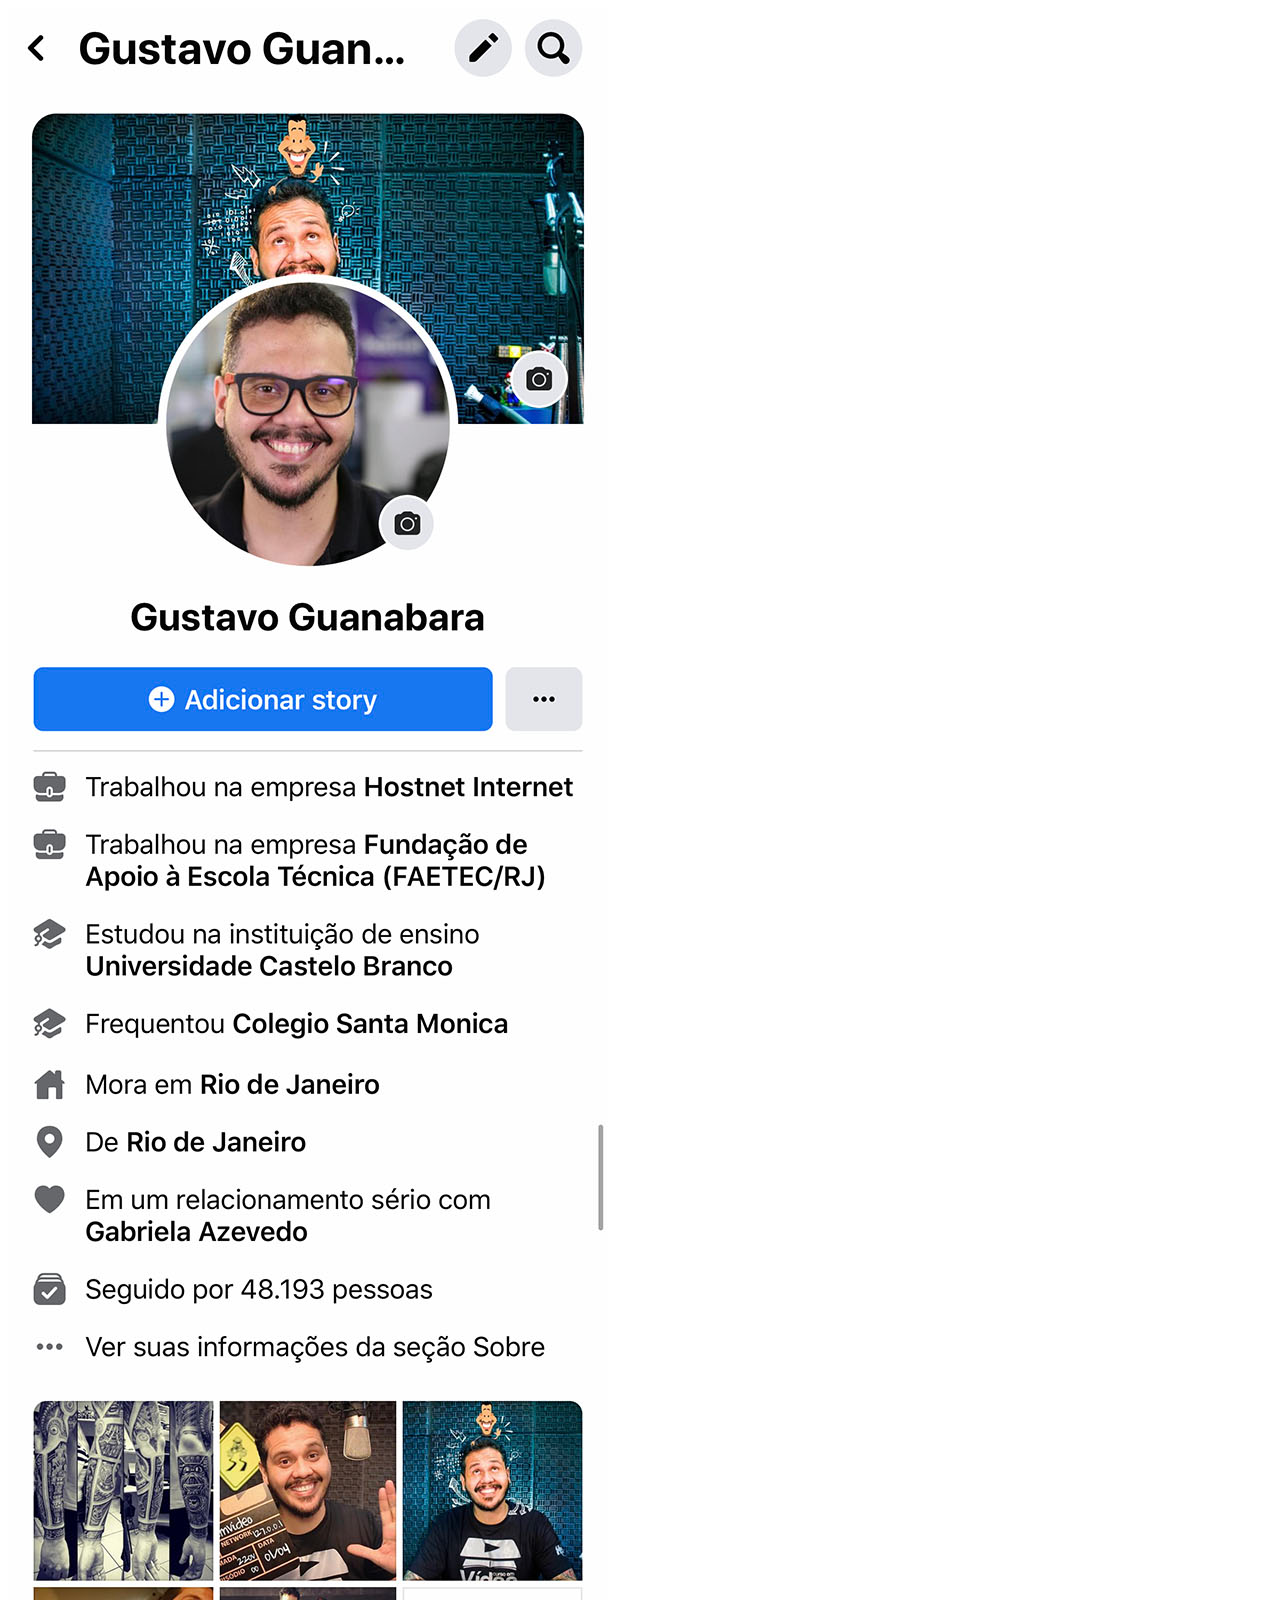
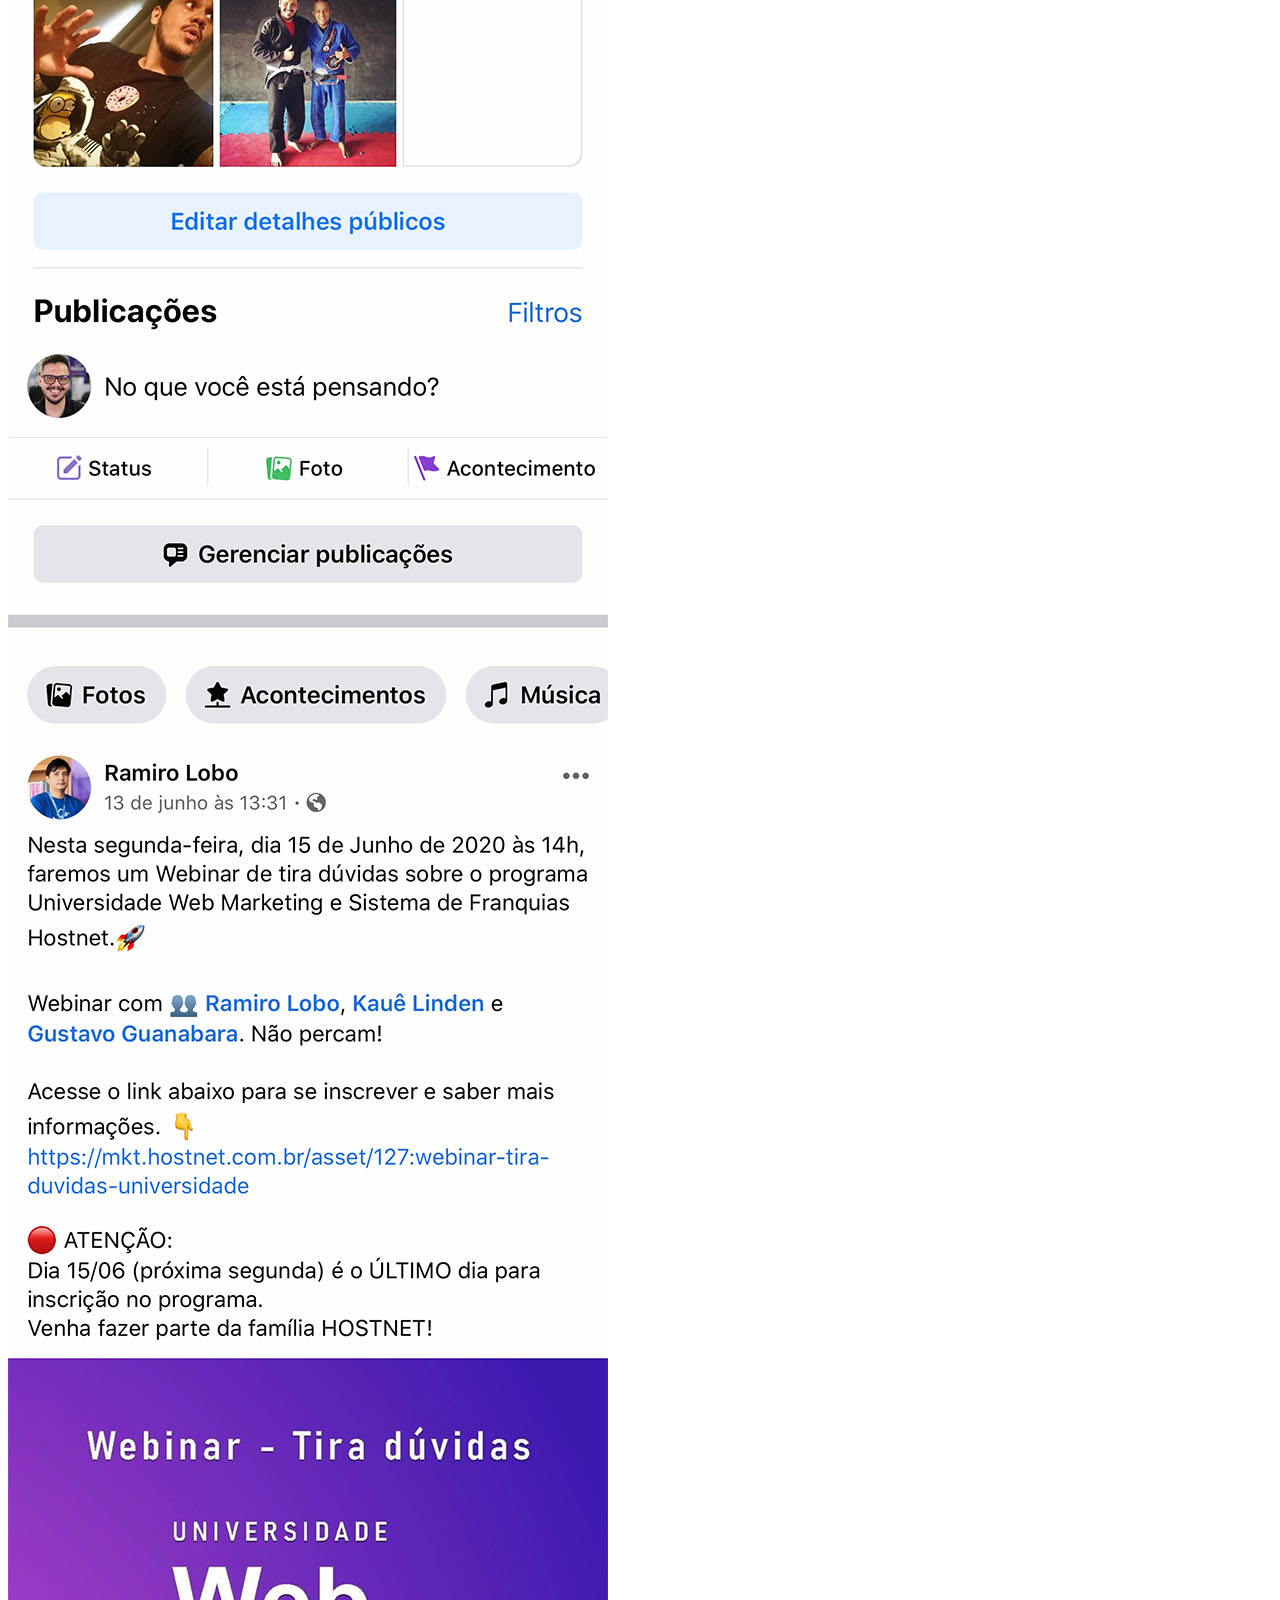
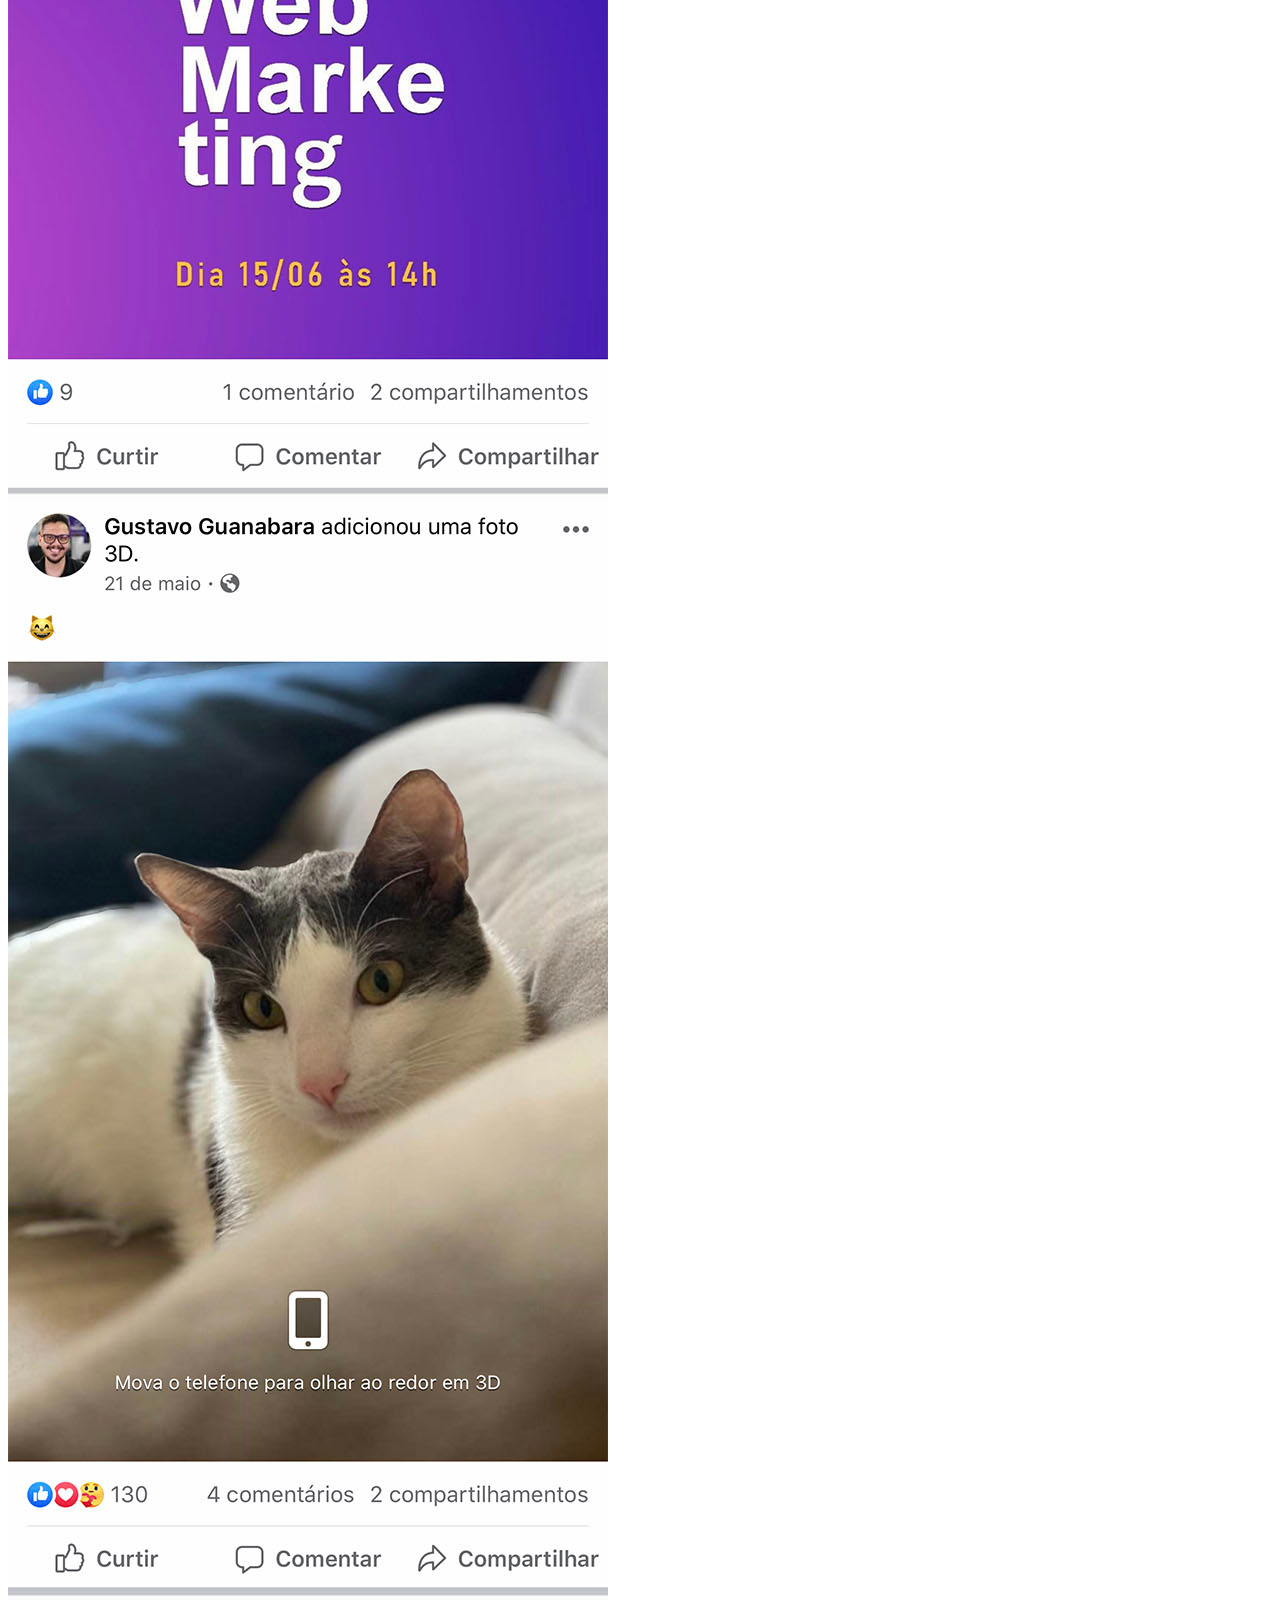
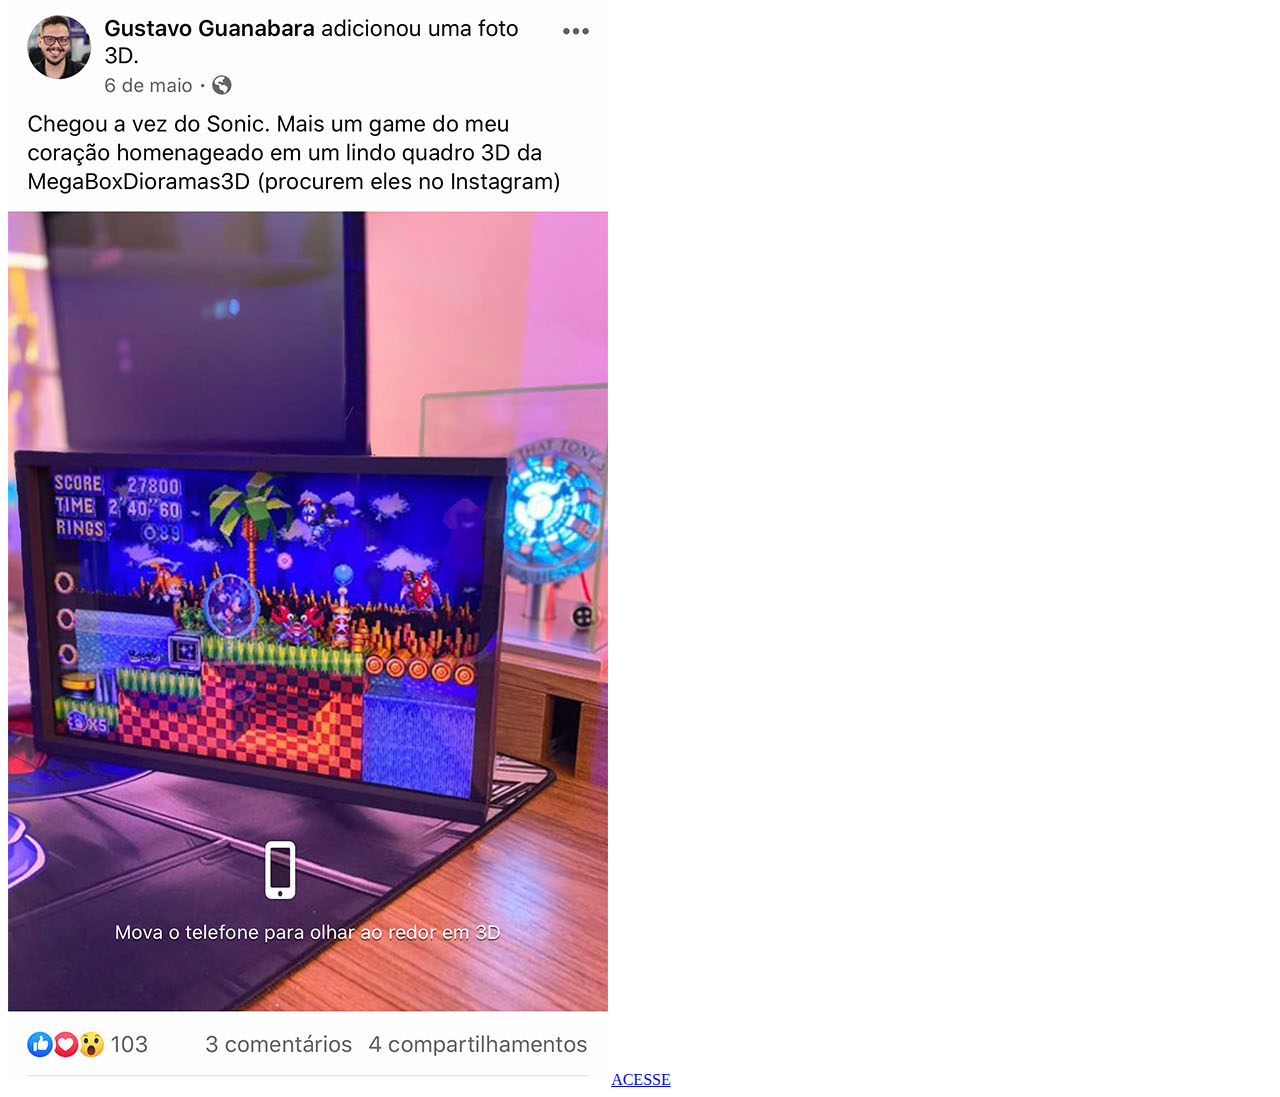
==== facebook.html @ ed2e55d9 "terminei o desafio e não consegui resolver o erro" ====
<!DOCTYPE html>
<html lang="pt-br">
<head>
    <meta charset="UTF-8">
    <meta name="viewport" content="width=device-width, initial-scale=1.0">
    <title>Facebook</title>
</head>
<body>
    <img src="imagens/tela-facebook.jpg" alt="facebook">
    <a href="https://www.facebook.com/gustavoguanabara/?locale=pt_BR">ACESSE</a>
</body>
</html>
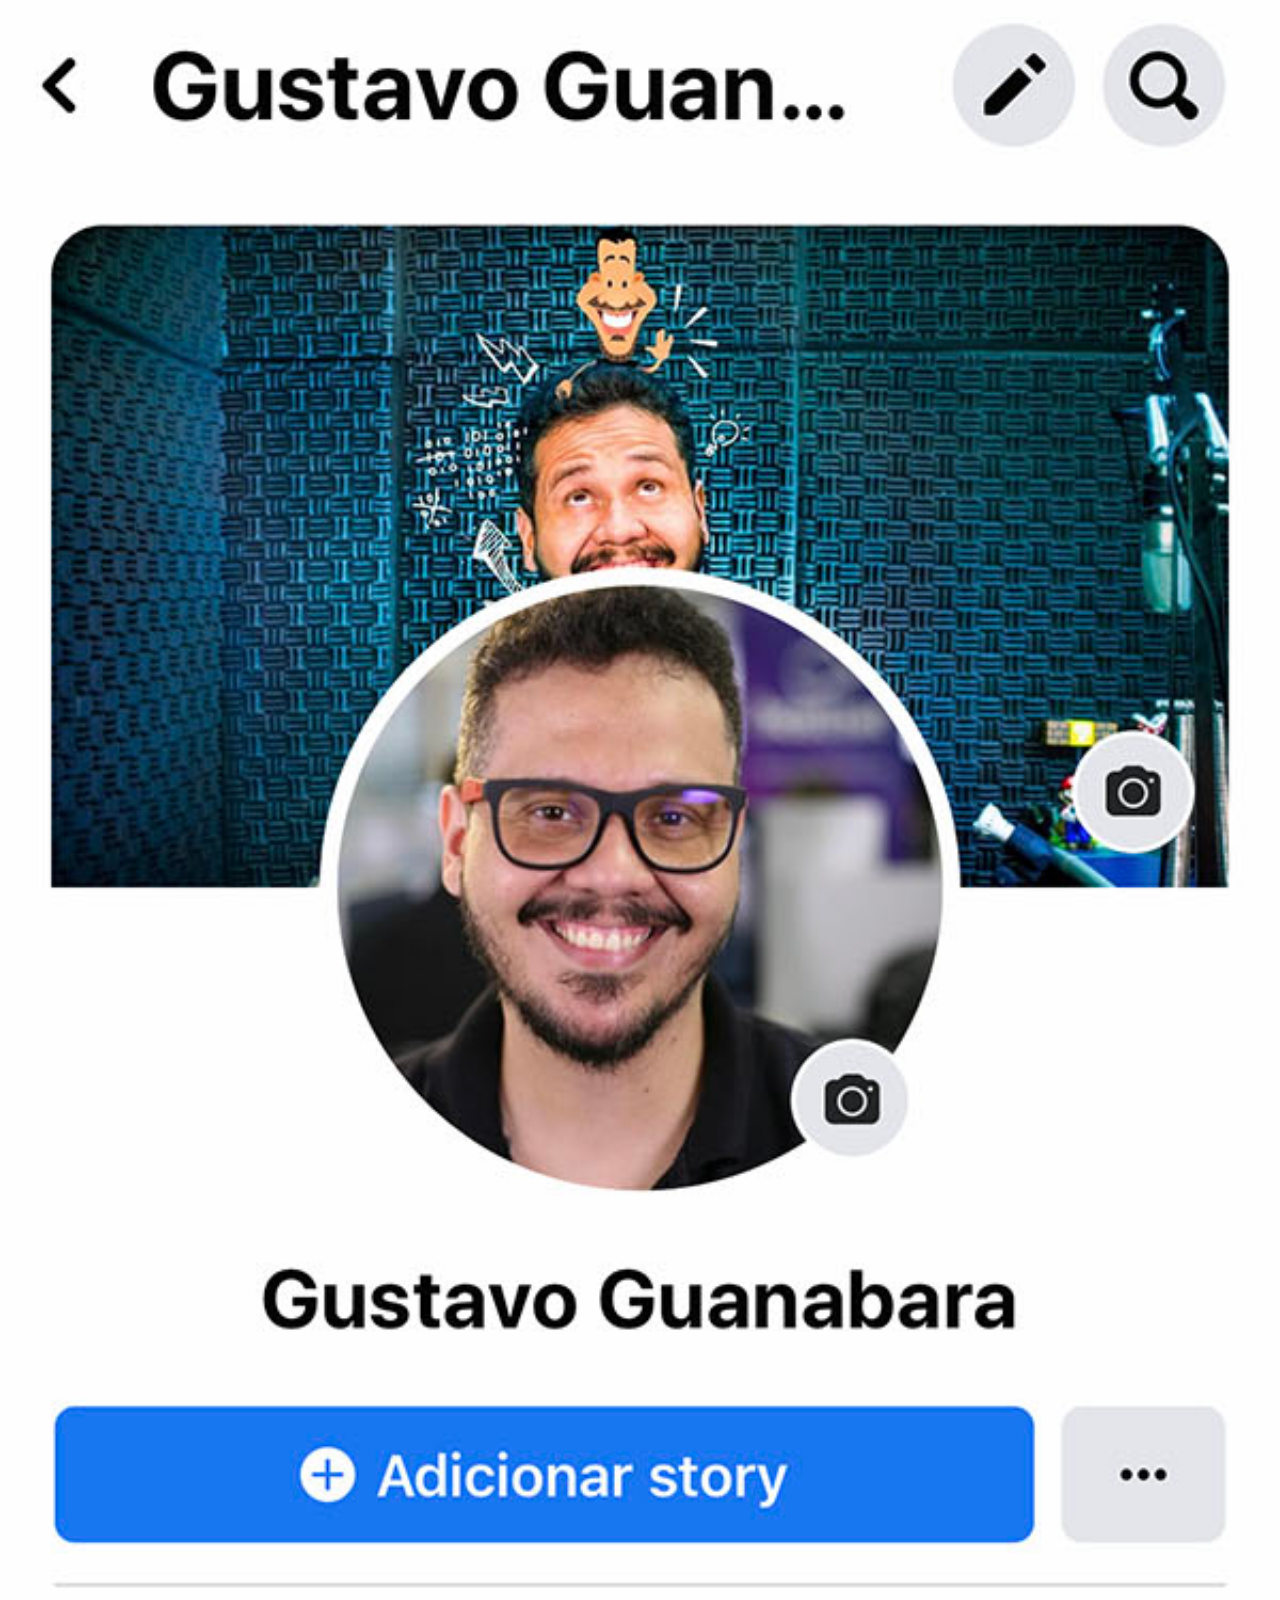
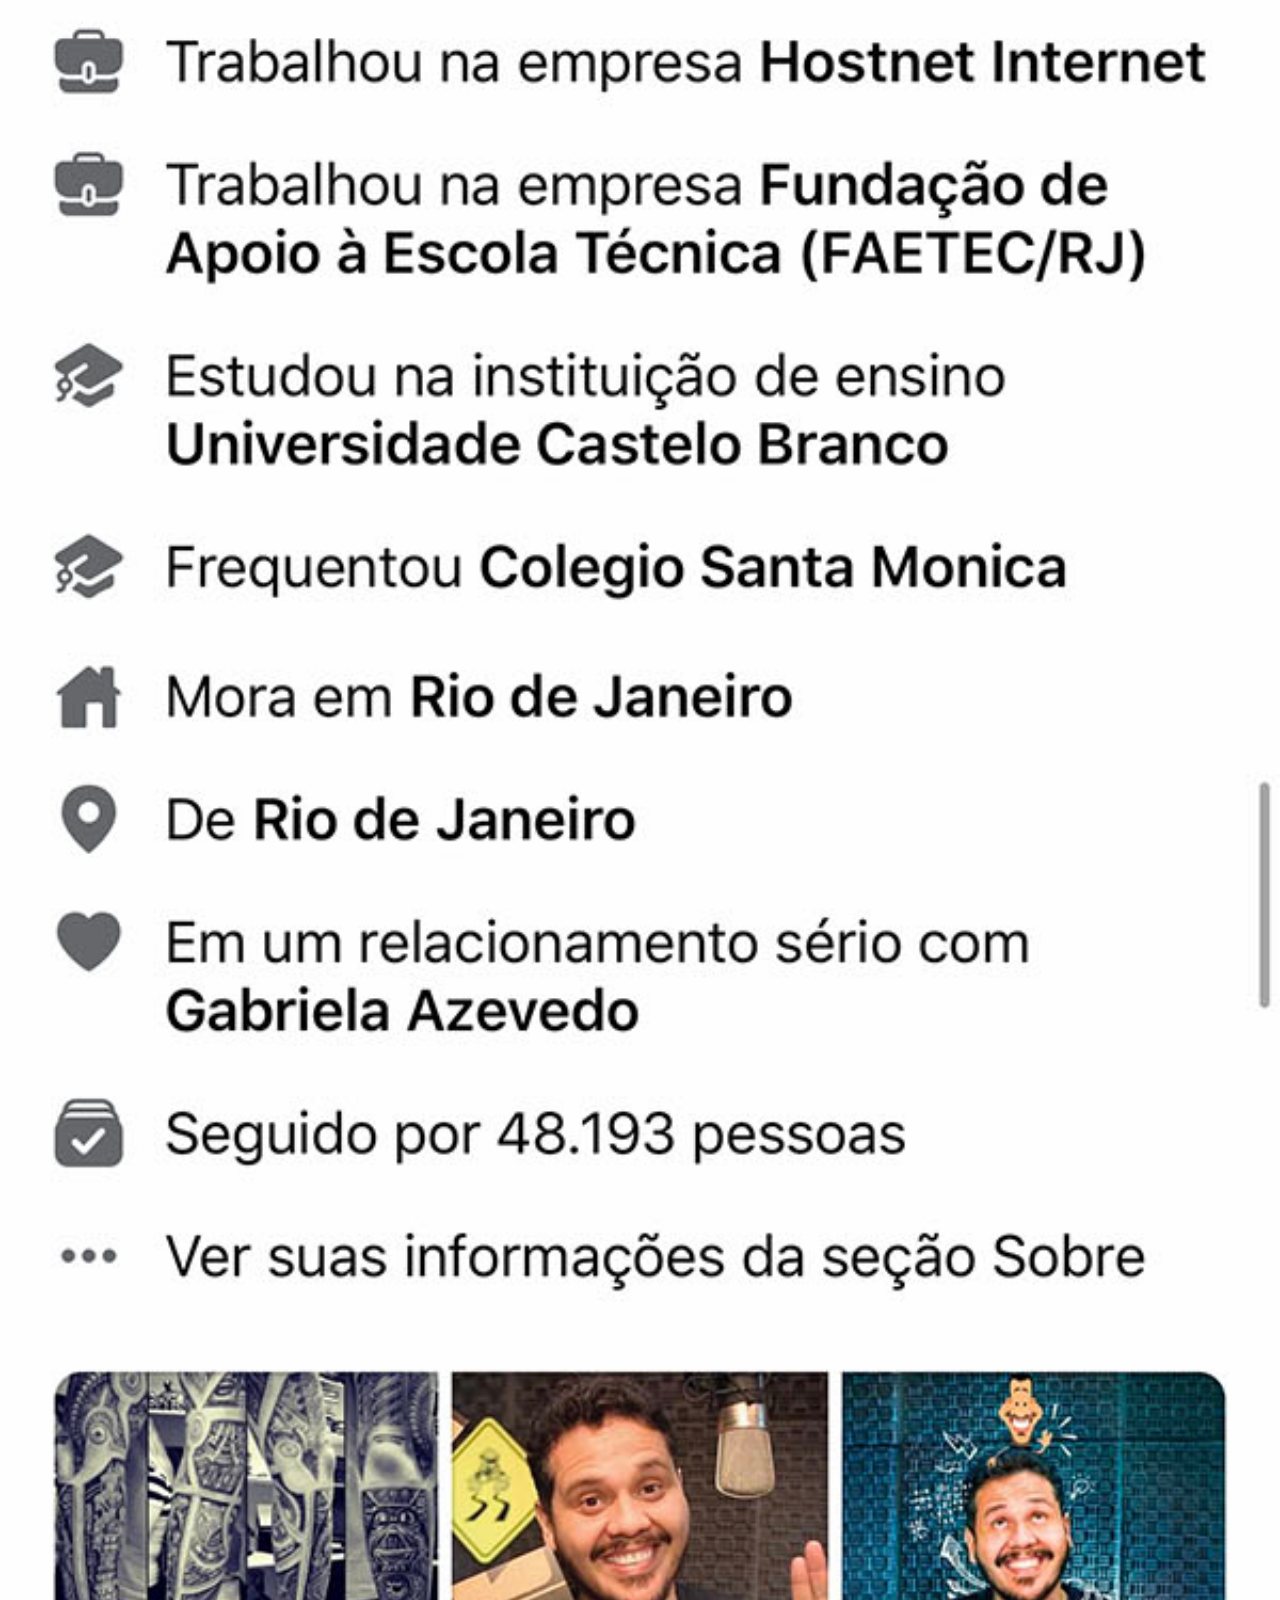
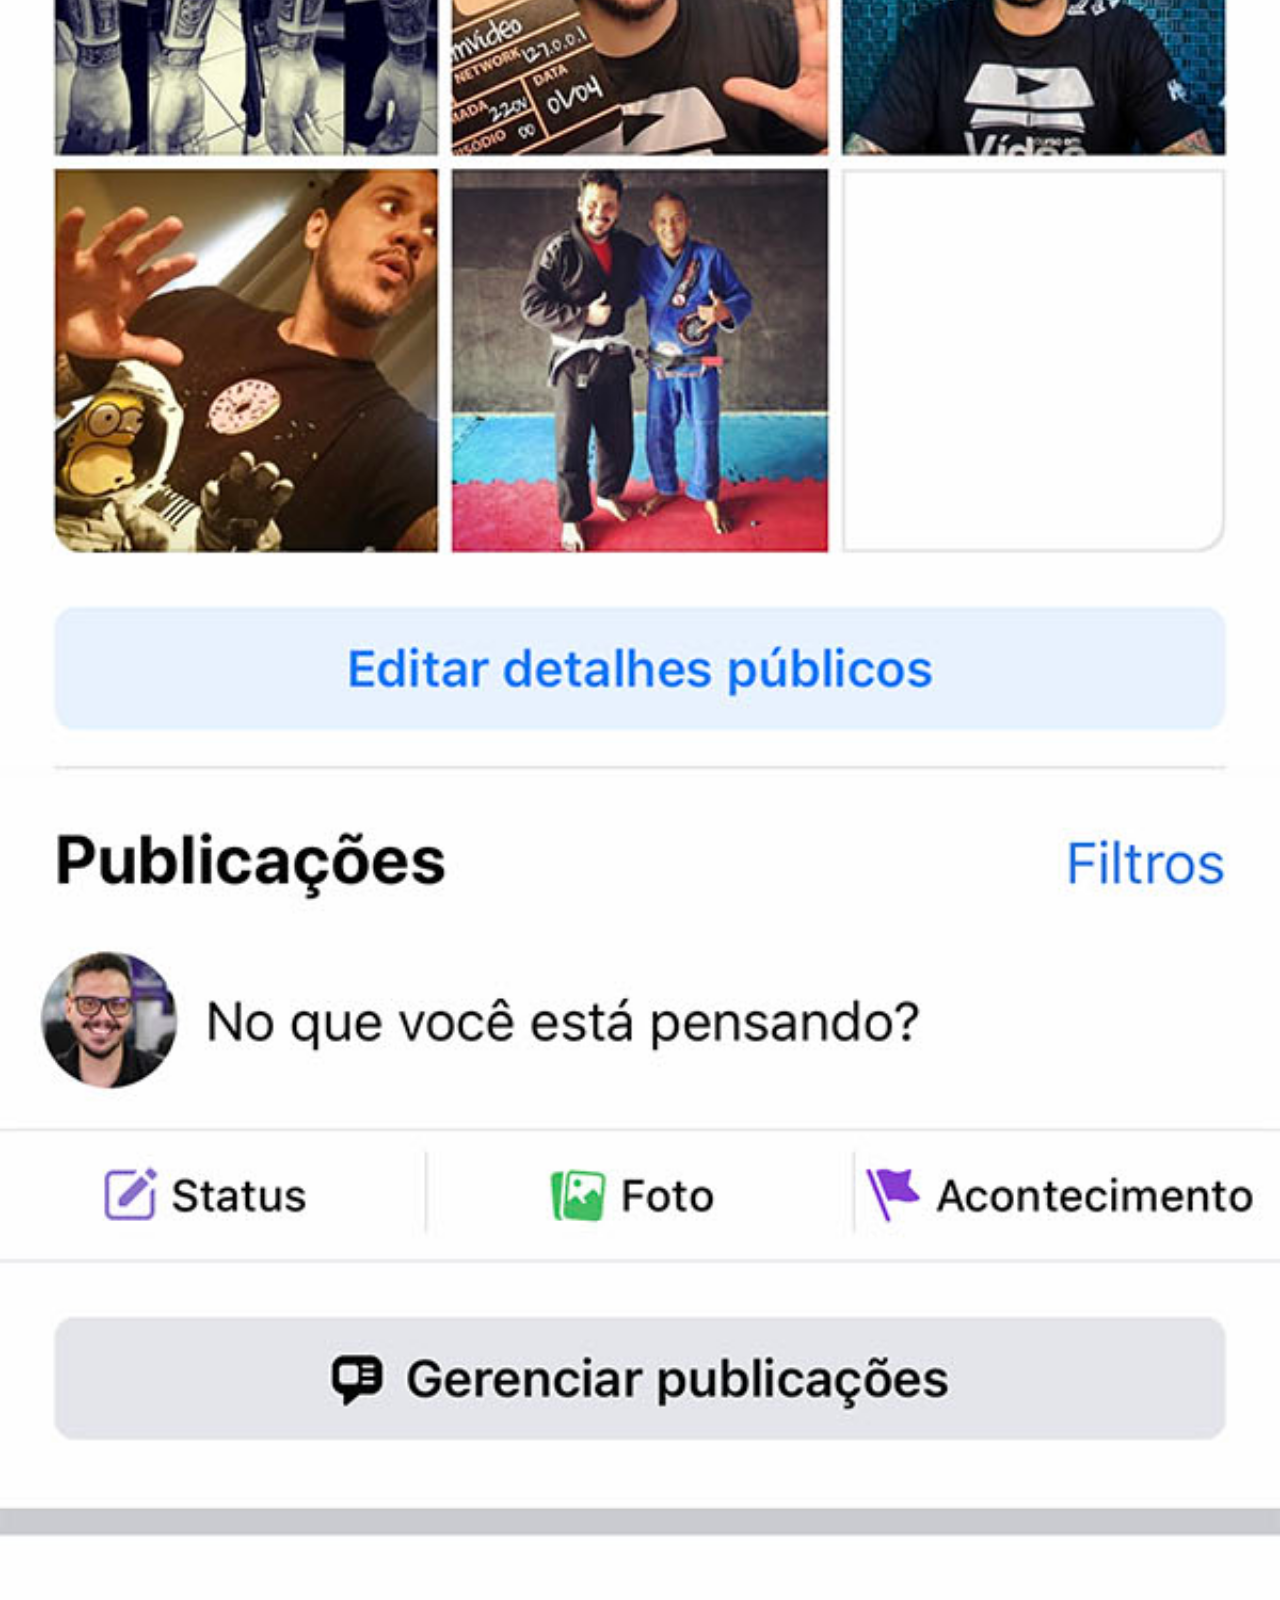
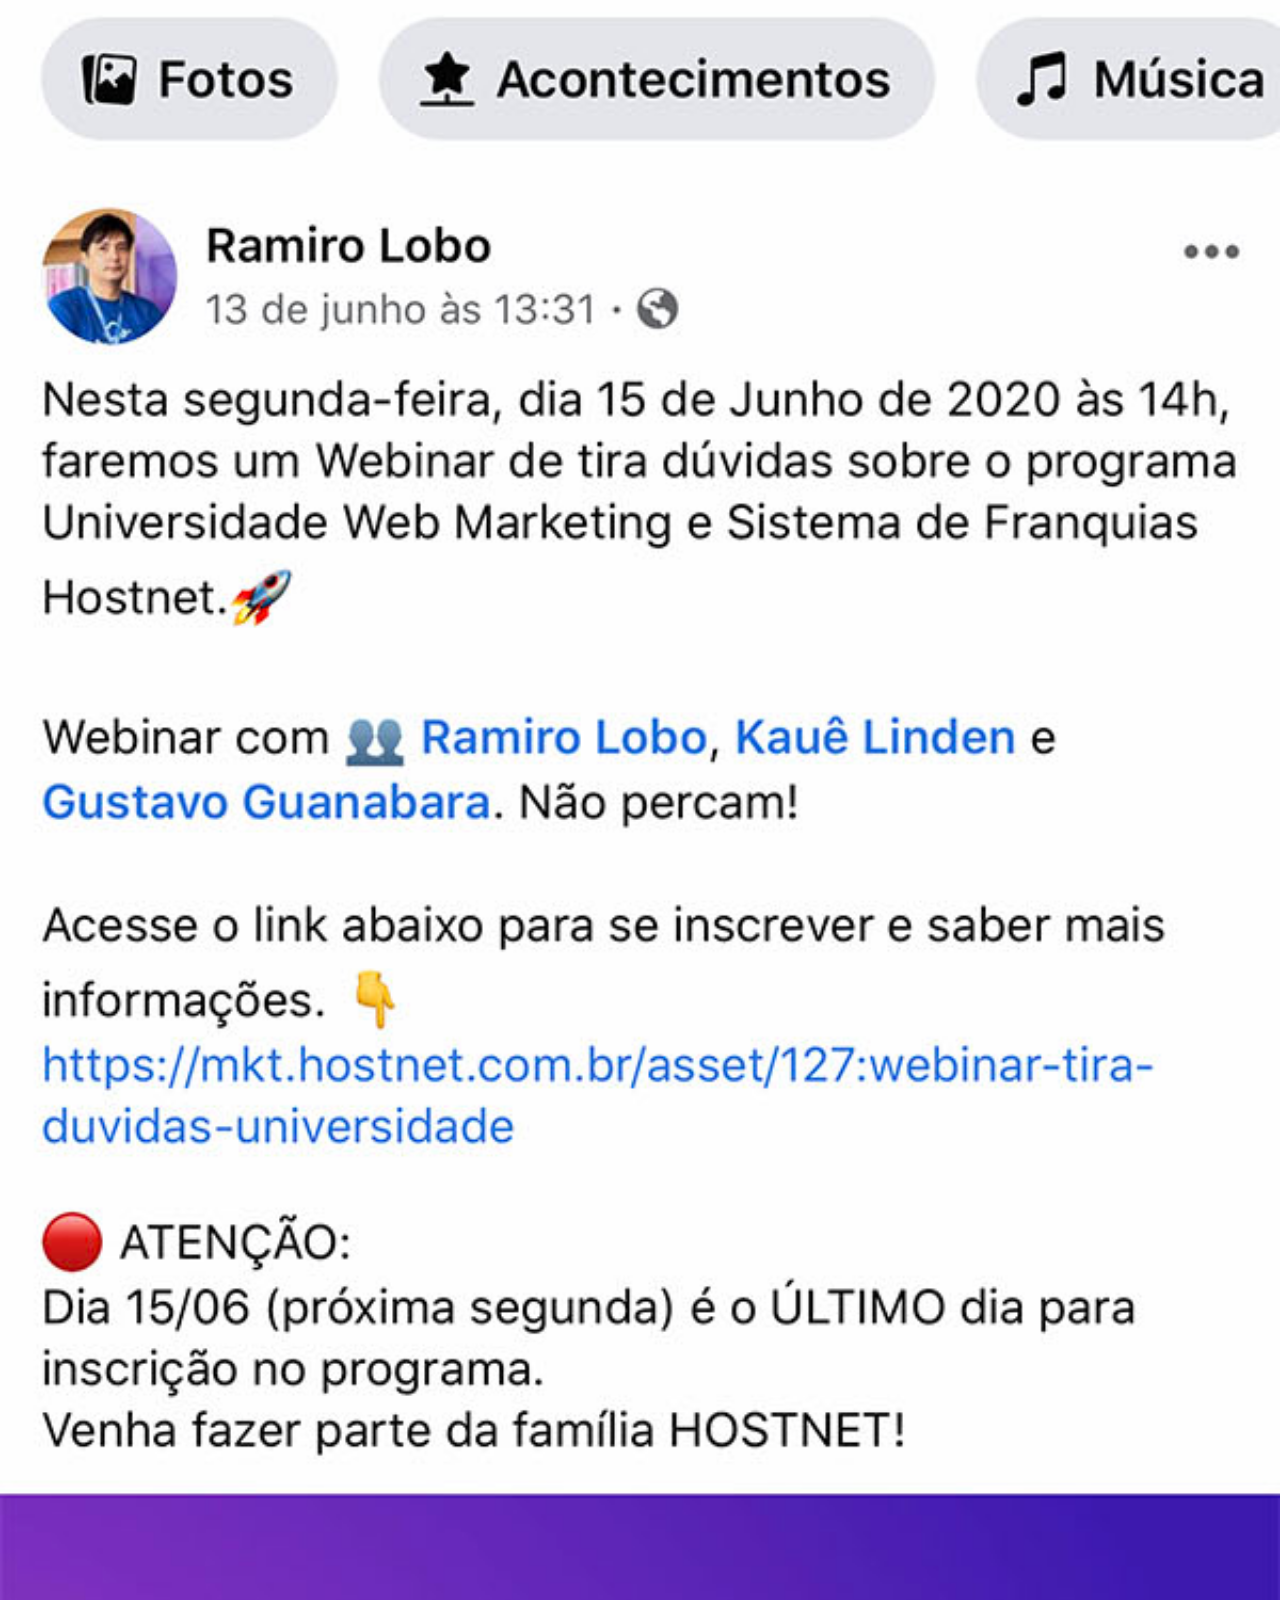
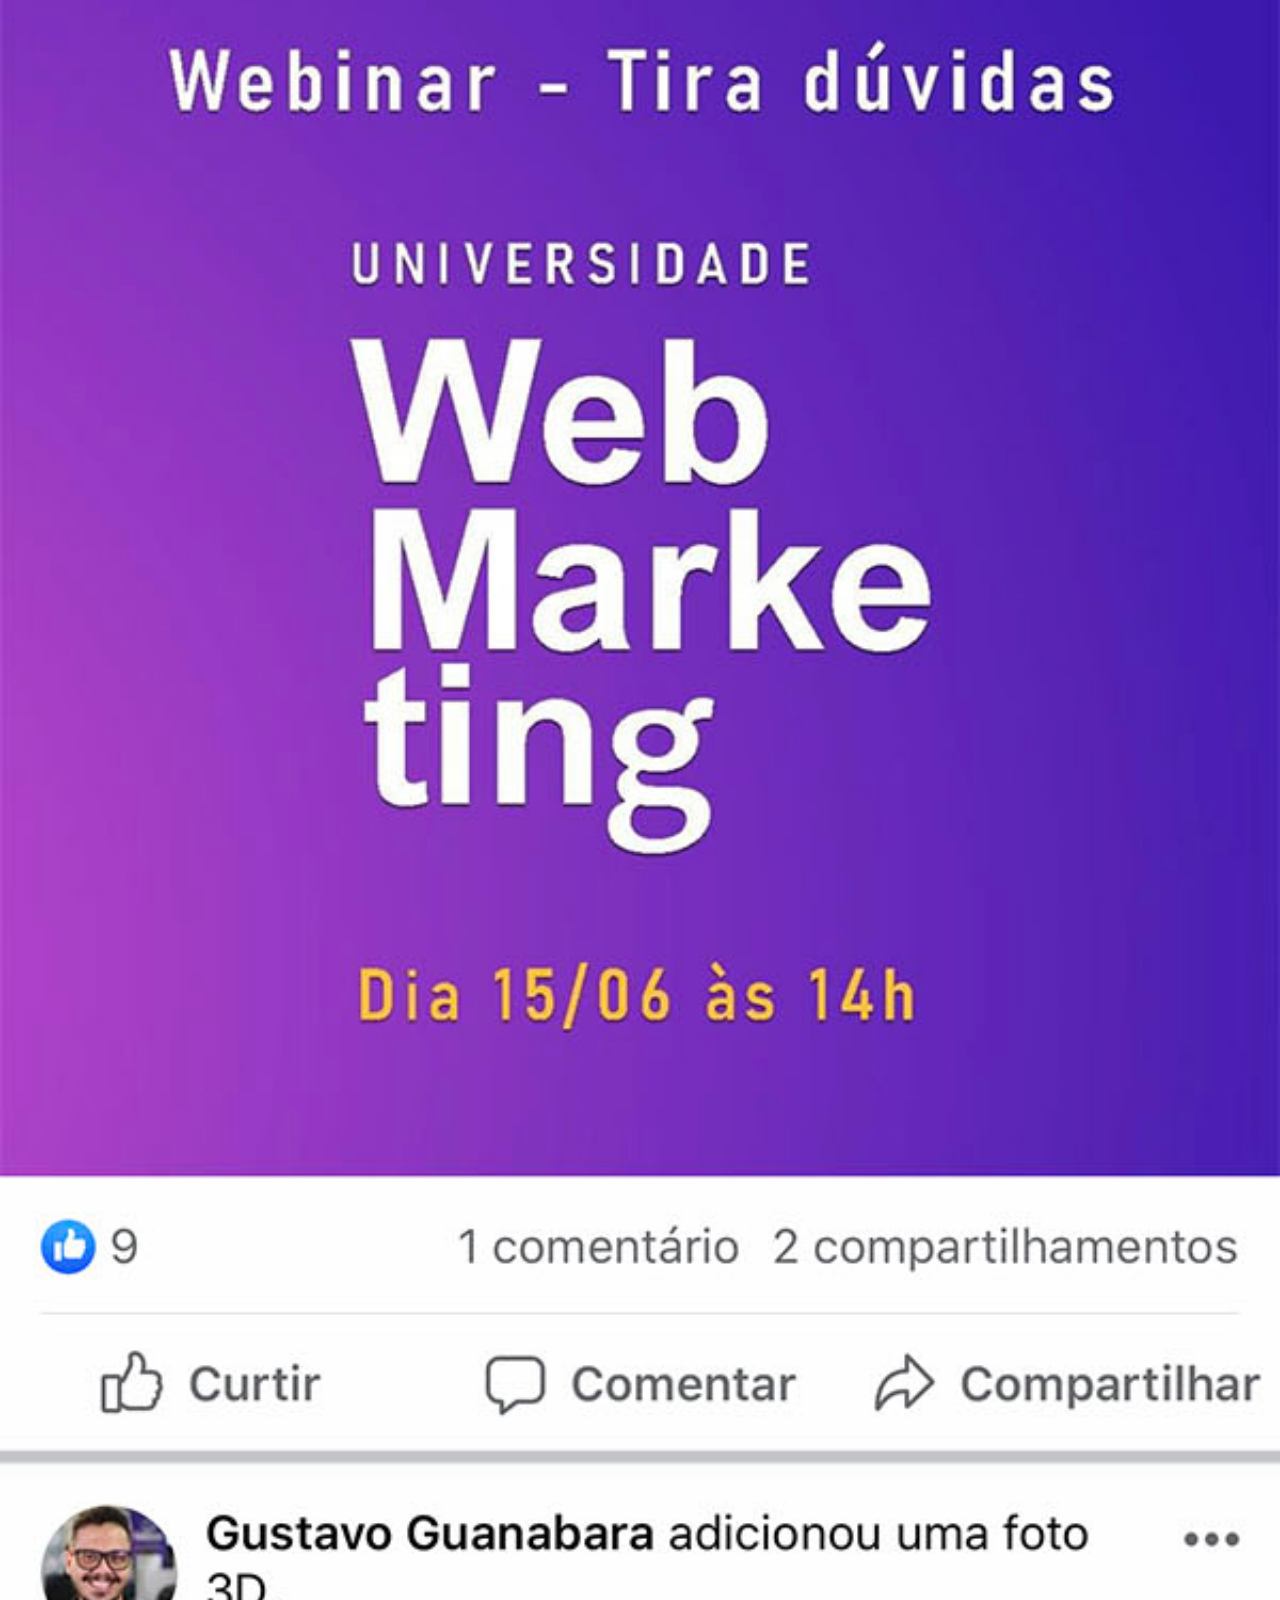
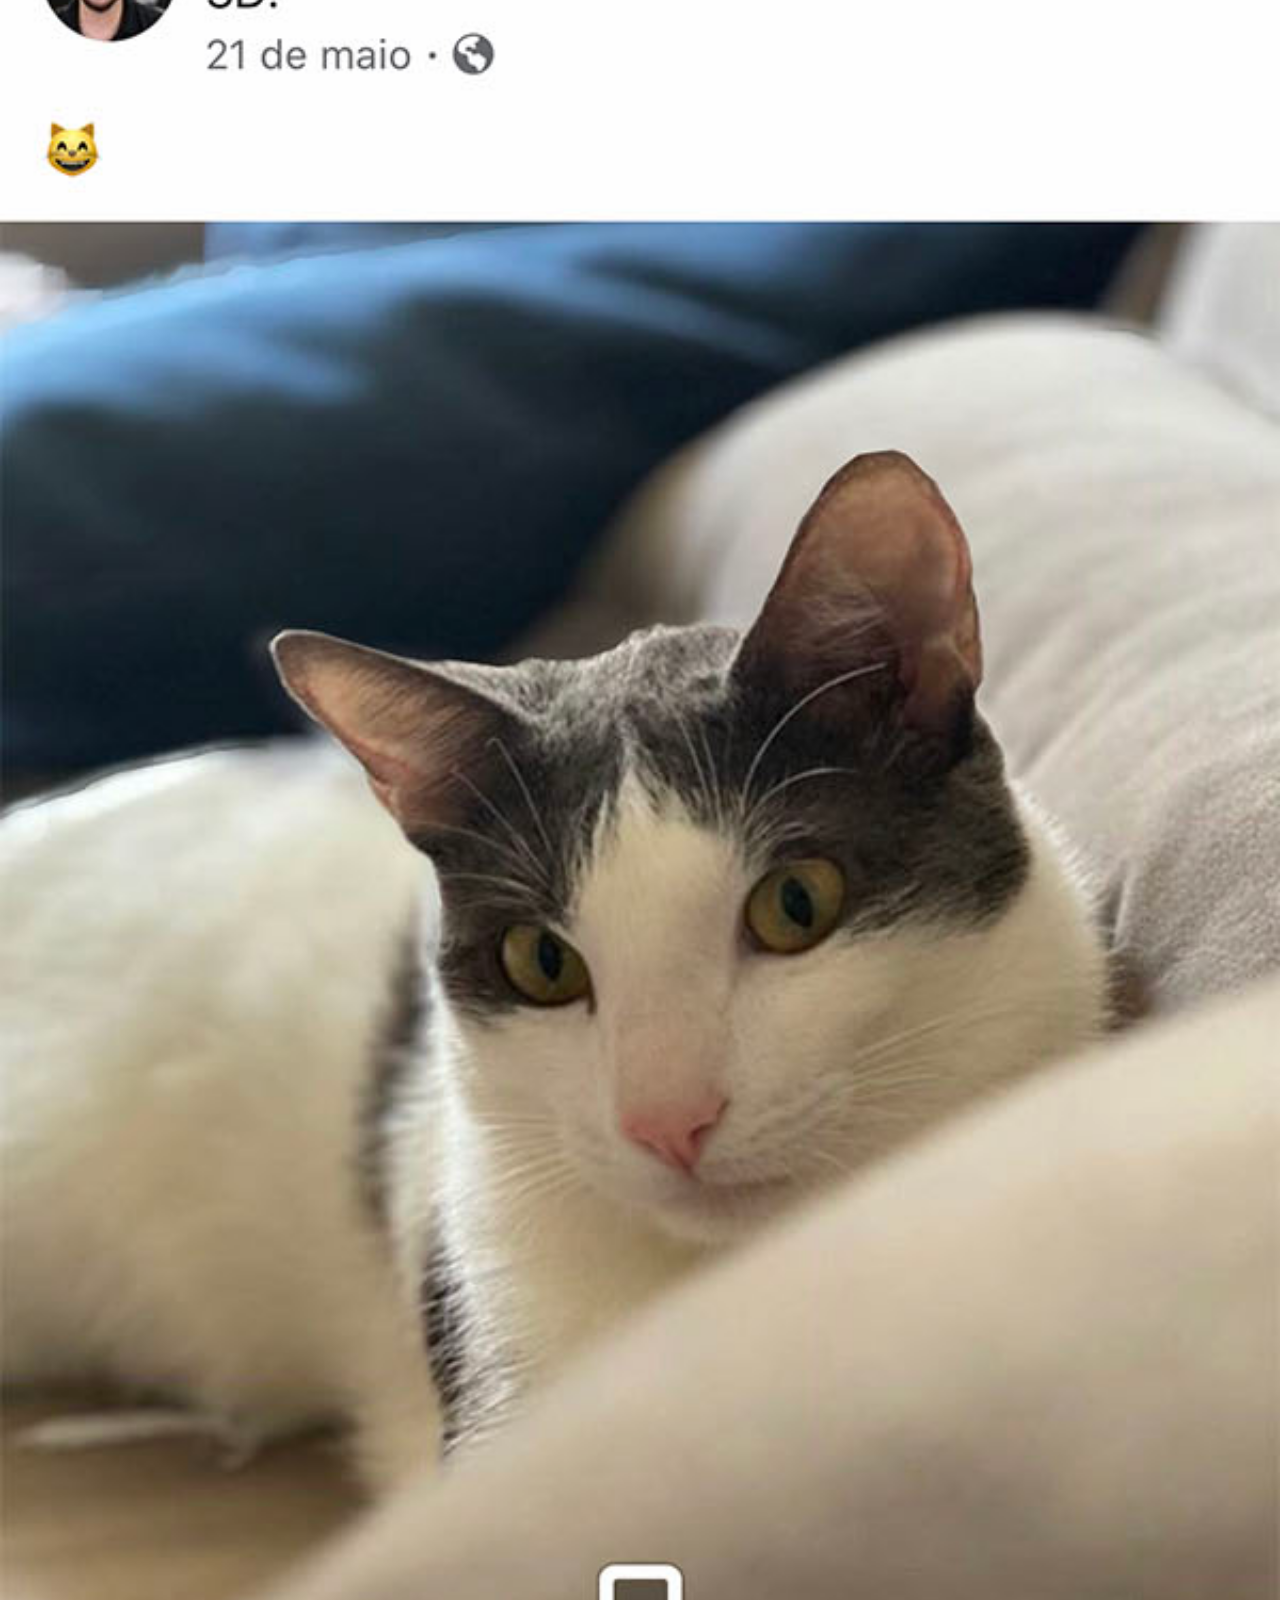
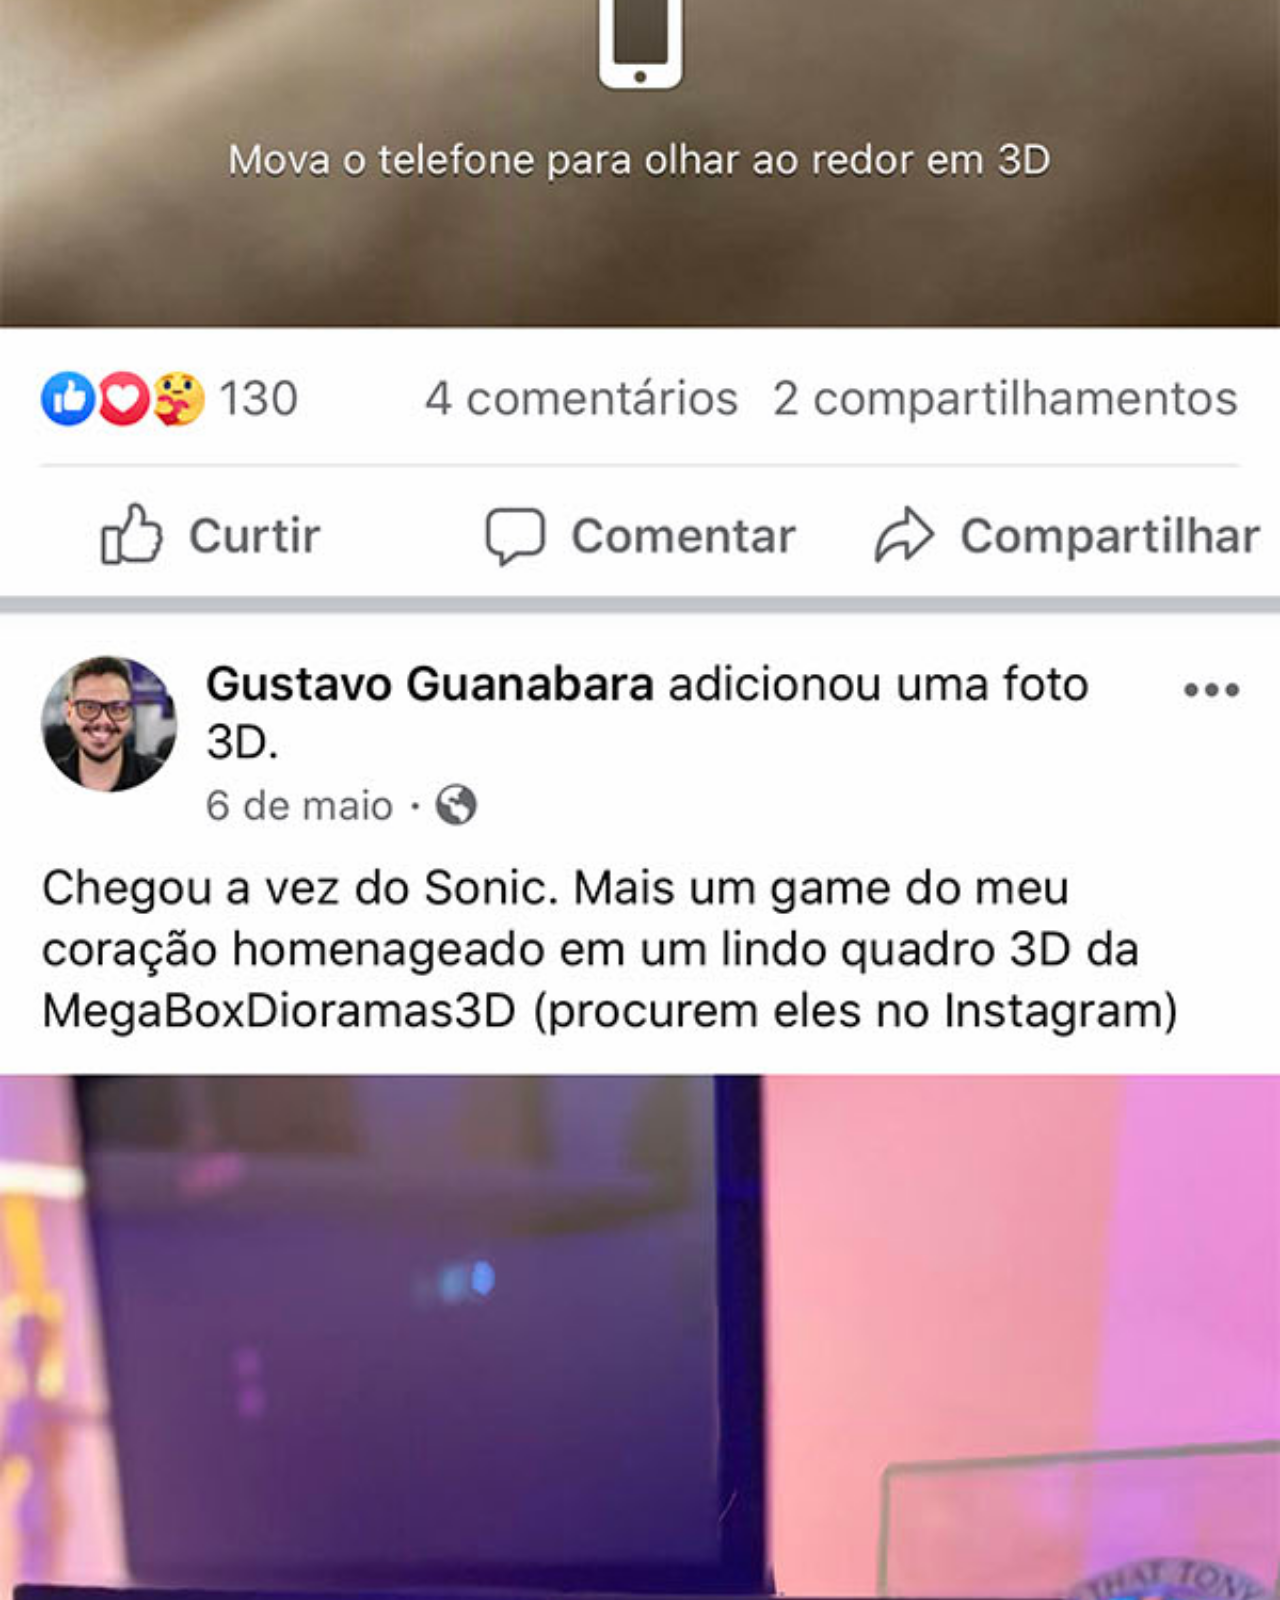
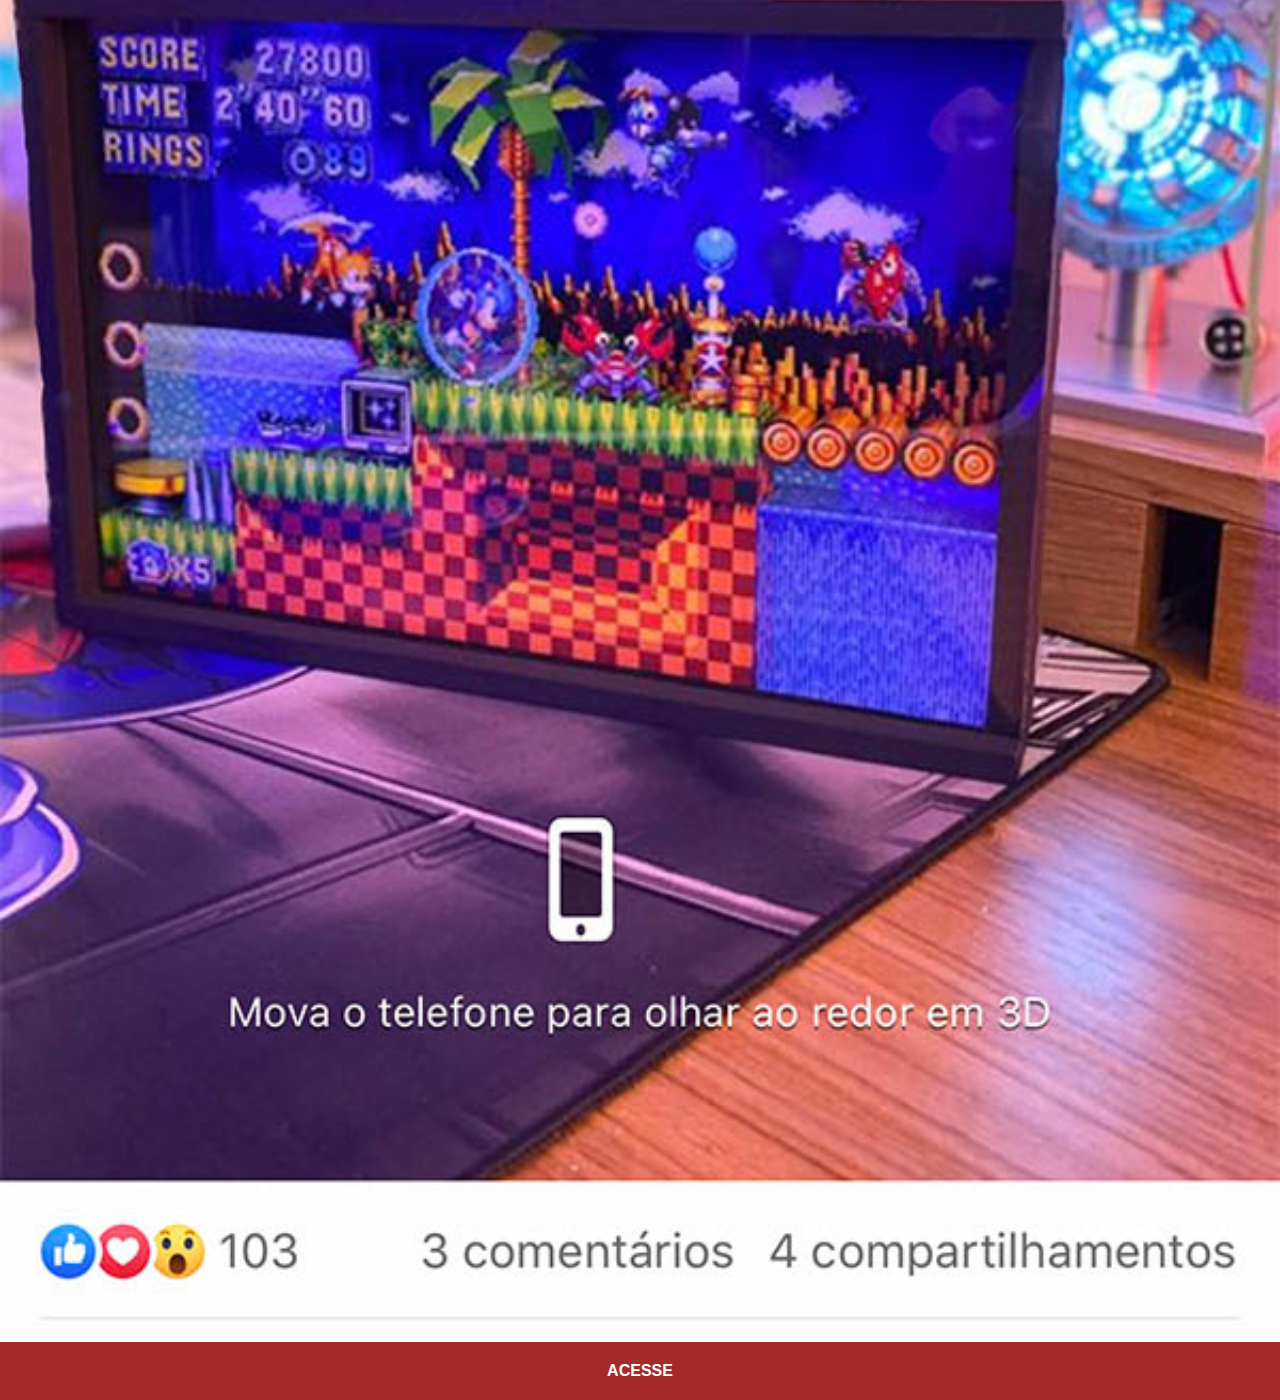
==== commit 0658d659: "terminei essa merda" ====
--- a/facebook.html
+++ b/facebook.html
@@ -2,7 +2,9 @@
 <html lang="pt-br">
 <head>
     <meta charset="UTF-8">
-    <meta name="viewport" content="width=device-width, initial-scale=1.0">
+    <meta name="viewport" content="width=devi
+    initial-scale=1.0">
+    <link rel="stylesheet" href="Estilos/style2.css">
     <title>Facebook</title>
 </head>
 <body>
--- a/Estilos/style2.css
+++ b/Estilos/style2.css
@@ -0,0 +1,31 @@
+@charset "UTF-8";
+
+* {
+    margin: 0px;
+    padding: 0px;
+    font-family: Arial, Helvetica, sans-serif;
+   } 
+
+   ::-webkit-scrollbar {
+    width: 0px;
+    height: 0px;
+   }
+
+   img {
+        width: 100vw;
+
+    }
+
+    a {
+        display: block;
+        background-color: brown;
+        color: white;
+        padding: 20px;
+        text-align: center;
+        font-weight: bolder;
+        text-decoration: none;
+    }
+
+    a:hover {
+    background-color: rgb(255, 0, 0);
+    }